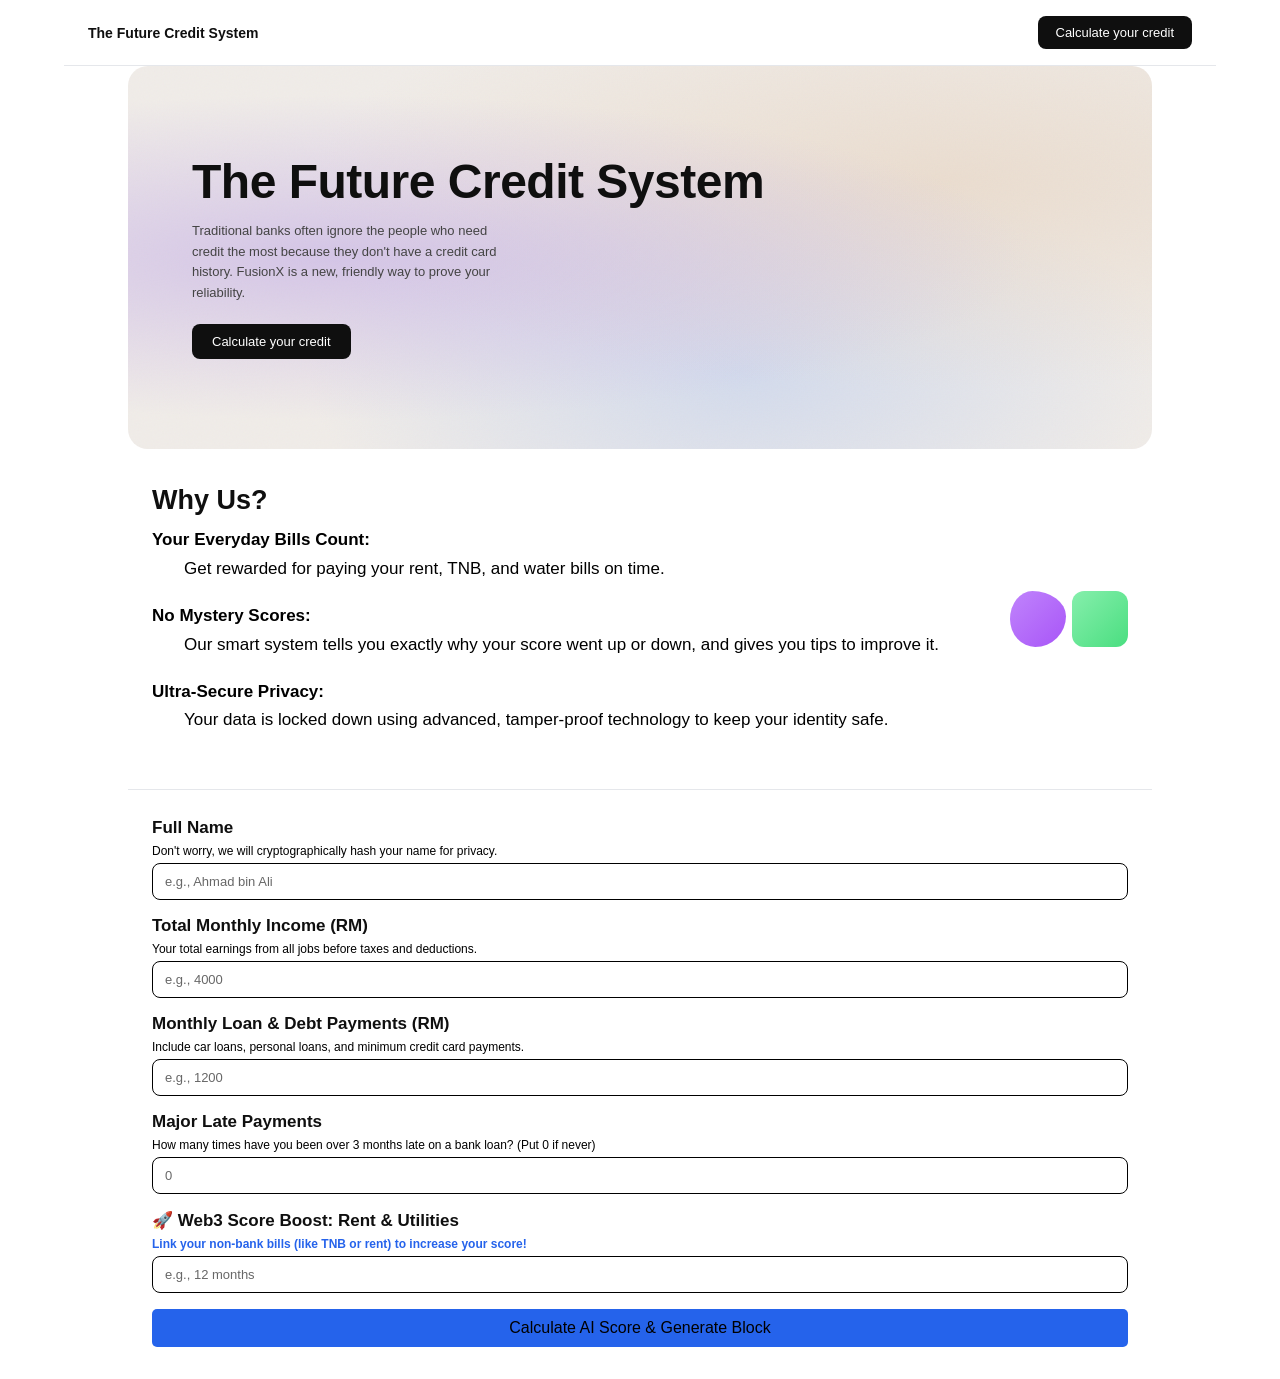
==== index.html @ 31792311 "Final prototype upload with modular code and new UI" ====
<!DOCTYPE html>
<html lang="en">
<head>
    <meta charset="UTF-8">
    <meta name="viewport" content="width=device-width, initial-scale=1.0">
    <title> CityU FusionX </title>
    <link rel="stylesheet" href="css/home.css">
</head>
<body>

    <div class="page">

        <!-- Nav -->
        <nav>
            <span class="nav-logo" ondblclick="window.location.href='login.html'" style="user-select: none; cursor: default;">The Future Credit System</span>
            <a href="#creditForm" class="nav-btn">Calculate your credit</a>
        </nav>

        <!-- Hero -->
        <div class="hero">
            <div class="hero-bg"></div>
            <div class="hero-content">
                <h1 style="font-size: 3rem;">The Future Credit System</h1>
                <p> Traditional banks often ignore the people who need credit the most because they don't have a credit card history. FusionX is a new, friendly way to prove your reliability.  </p>
                <a href="#creditForm" class="hero-btn">Calculate your credit</a>
            </div>
        </div>

        <!-- What is this -->
        <div class="info-section">
            <div>
                <h2>Why Us?</h2>
                <p> <strong> Your Everyday Bills Count: </strong> </p> 
                <p style="text-indent: 2rem;"> Get rewarded for paying your rent, TNB, and water bills on time. </p>
                <br />

                <p> <strong> No Mystery Scores: </strong> </p> 
                <p style="text-indent: 2rem;"> Our smart system tells you exactly why your score went up or down, and gives you tips to improve it. </p>
                <br />

                <p> <strong> Ultra-Secure Privacy: </strong> </p> 
                <p style="text-indent: 2rem;"> Your data is locked down using advanced, tamper-proof technology to keep your identity safe. </p>
                <br />
            </div>
            <div class="blobs">
                <div class="blob blob-purple"></div>
                <div class="blob blob-green"></div>
            </div>
        </div>

        <!-- Form -->
        <form id="creditForm">
            
            <div class="form-group">
                <label for="applicantName">Full Name</label>
                <div style="font-size: 12px; color: var(--text-muted); margin-bottom: 5px;">Don't worry, we will cryptographically hash your name for privacy.</div>
                <input type="text" id="applicantName" required placeholder="e.g., Ahmad bin Ali">
            </div>

            <div class="form-group">
                <label for="monthlyIncome">Total Monthly Income (RM)</label>
                <div style="font-size: 12px; color: var(--text-muted); margin-bottom: 5px;">Your total earnings from all jobs before taxes and deductions.</div>
                <input type="number" id="monthlyIncome" required placeholder="e.g., 4000" min="0">
            </div>

            <div class="form-group">
                <label for="monthlyDebt">Monthly Loan & Debt Payments (RM)</label>
                <div style="font-size: 12px; color: var(--text-muted); margin-bottom: 5px;">Include car loans, personal loans, and minimum credit card payments.</div>
                <input type="number" id="monthlyDebt" required placeholder="e.g., 1200" min="0">
            </div>

            <div class="form-group">
                <label for="latePayments">Major Late Payments</label>
                <div style="font-size: 12px; color: var(--text-muted); margin-bottom: 5px;">How many times have you been over 3 months late on a bank loan? (Put 0 if never)</div>
                <input type="number" id="latePayments" required placeholder="0" min="0">
            </div>

            <div class="form-group">
                <label for="utilityPayments">🚀 Web3 Score Boost: Rent & Utilities</label>
                <div style="font-size: 12px; color: var(--primary); font-weight: 600; margin-bottom: 5px;">Link your non-bank bills (like TNB or rent) to increase your score!</div>
                <input type="number" id="utilityPayments" required placeholder="e.g., 12 months" min="0">
            </div>

            <button type="submit" class="btn">Calculate AI Score & Generate Block</button>
            
        </form>

    </div>

    <script src="js/utils.js"></script>
    <script src="js/apply.js"></script>
</body>
</html>
---- css/home.css ----
*, *::before, *::after { box-sizing: border-box; margin: 0; padding: 0; }

:root {
    --bg: #111111;
    --surface: #ffffff;
    --text: #0f0f0f;
    --muted: #6b7280;
    --border: #e5e7eb;
    --accent: #0f0f0f;
    --primary: #2563eb;
}

body {
    background: white;
    font-family: 'DM Sans', sans-serif;
    min-height: 100vh;
    margin: auto 5vw;
}

/* Page wrapper */
.page {
    width: 100%;
    background: white;

}

/* Nav */
nav {
    display: flex;
    justify-content: space-between;
    align-items: center;
    padding: 16px 24px;
    background: white;
    border-bottom: 1px solid var(--border);
}

.nav-logo {
    font-family: 'Syne', sans-serif;
    font-weight: 600;
    font-size: 14px;
    color: var(--text);
}

.nav-btn {
    background: var(--accent);
    color: white;
    border: none;
    padding: 9px 18px;
    border-radius: 8px;
    font-size: 13px;
    font-family: 'DM Sans', sans-serif;
    font-weight: 500;
    cursor: pointer;
    text-decoration: none;
    transition: opacity 0.2s;
}
.nav-btn:hover { opacity: 0.8; }

/* Hero */
.hero {
    position: relative;
    padding: 10vh 5vw;
    margin: auto 5vw;
    border-radius: 20px;
    overflow: hidden;
    min-height: 220px;
    display: flex;
    flex-direction: column;
    justify-content: flex-end;
}

.hero-bg {
    position: absolute;
    inset: 0;
    background: 
        radial-gradient(ellipse at 20% 50%, rgba(200, 180, 230, 0.7) 0%, transparent 60%),
        radial-gradient(ellipse at 80% 30%, rgba(230, 210, 190, 0.6) 0%, transparent 55%),
        radial-gradient(ellipse at 60% 80%, rgba(180, 200, 240, 0.5) 0%, transparent 50%),
        #f0ece8;
    filter: blur(0px);
}

/* grain overlay */
.hero-bg::after {
    content: '';
    position: absolute;
    inset: 0;
    background-image: url("data:image/svg+xml,%3Csvg viewBox='0 0 256 256' xmlns='http://www.w3.org/2000/svg'%3E%3Cfilter id='noise'%3E%3CfeTurbulence type='fractalNoise' baseFrequency='0.9' numOctaves='4' stitchTiles='stitch'/%3E%3C/filter%3E%3Crect width='100%25' height='100%25' filter='url(%23noise)' opacity='0.08'/%3E%3C/svg%3E");
    opacity: 0.4;
}

.hero-content { position: relative; z-index: 1; }

.hero h1 {
    font-family: 'Syne', sans-serif;
    font-size: 36px;
    font-weight: 800;
    color: #0f0f0f;
    line-height: 1.1;
    margin-bottom: 12px;
    letter-spacing: -0.5px;
}

.hero p {
    font-size: 13px;
    color: #444;
    max-width: 320px;
    line-height: 1.6;
    margin-bottom: 20px;
}

.hero-btn {
    display: inline-block;
    background: var(--accent);
    color: white;
    padding: 10px 20px;
    border-radius: 8px;
    font-size: 13px;
    font-weight: 500;
    text-decoration: none;
    font-family: 'DM Sans', sans-serif;
    transition: opacity 0.2s;
}
.hero-btn:hover { opacity: 0.8; }

/* What is this section */
.info-section {
    display: grid;
    grid-template-columns: 1fr auto;
    gap: 24px;
    align-items: center;
    padding: 36px 24px;
    border-bottom: 1px solid var(--border);
    margin: auto 5vw;
}

.info-section h2 {
    font-family: 'Syne', sans-serif;
    font-size: 27px;
    font-weight: 700;
    color: var(--text);
    margin-bottom: 10px;
}

.info-section p {
    font-size: 17px;
    line-height: 1.7;
}

/* Decorative blobs */
.blobs {
    display: flex;
    gap: 6px;
    flex-shrink: 0;
}

.blob {
    width: 56px;
    height: 56px;
    border-radius: 40% 60% 55% 45% / 50% 45% 55% 50%;
}

.blob-purple { background: linear-gradient(135deg, #c084fc, #a855f7); }
.blob-green  { background: linear-gradient(135deg, #86efac, #4ade80); border-radius: 12px; }

/* Form section */
#creditForm {
    padding: 28px 24px 32px;
    margin: auto 5vw;
}

#creditForm h3 {
    font-family: 'Syne', sans-serif;
    font-size: 16px;
    font-weight: 700;
    color: var(--text);
    margin-bottom: 4px;
}

#creditForm label {
    font-size: 17px;
    font-weight: 700;
}

#creditForm input {
    border-color: black;
}

#creditForm input::placeholder {
    color: #676767;
}

.btn {
    display: inline-block;
    background: var(--primary);
    padding: 10px 20px;
    border: none;
    border-radius: 5px;
    cursor: pointer;
    font-size: 16px;
    text-decoration: none;
    width: 100%;
}

.form-group {
    margin-bottom: 16px;
}

.form-group label {
    display: block;
    font-size: 12px;
    font-weight: 500;
    color: var(--text);
    margin-bottom: 6px;
}

.form-group input,
.form-group select,
.form-group textarea {
    width: 100%;
    padding: 10px 12px;
    border: 1px solid var(--border);
    border-radius: 8px;
    font-size: 13px;
    font-family: 'DM Sans', sans-serif;
    color: var(--text);
    background: white;
    outline: none;
    transition: border-color 0.2s;
    appearance: none;
}

.form-group input:focus,
.form-group select:focus,
.form-group textarea:focus {
    border-color: #9ca3af;
}

.form-group input::placeholder,
.form-group textarea::placeholder {
    color: #d1d5db;
}

.form-group textarea {
    resize: vertical;
    min-height: 80px;
}

.select-wrap {
    position: relative;
}

.select-wrap::after {
    content: '▾';
    position: absolute;
    right: 12px;
    top: 50%;
    transform: translateY(-50%);
    color: var(--muted);
    pointer-events: none;
    font-size: 12px;
}

.checkbox-row {
    display: flex;
    align-items: flex-start;
    gap: 10px;
    margin-bottom: 20px;
}

.checkbox-row input[type="checkbox"] {
    width: 14px;
    height: 14px;
    margin-top: 2px;
    flex-shrink: 0;
    accent-color: var(--accent);
}

.checkbox-row span {
    font-size: 12px;
    color: var(--muted);
    line-height: 1.5;
}

.checkbox-row a {
    color: var(--text);
    text-decoration: underline;
}

.submit-btn {
    width: 100%;
    background: var(--accent);
    color: white;
    border: none;
    padding: 13px;
    border-radius: 8px;
    font-size: 14px;
    font-weight: 500;
    font-family: 'DM Sans', sans-serif;
    cursor: pointer;
    transition: opacity 0.2s;
}
.submit-btn:hover { opacity: 0.8; }
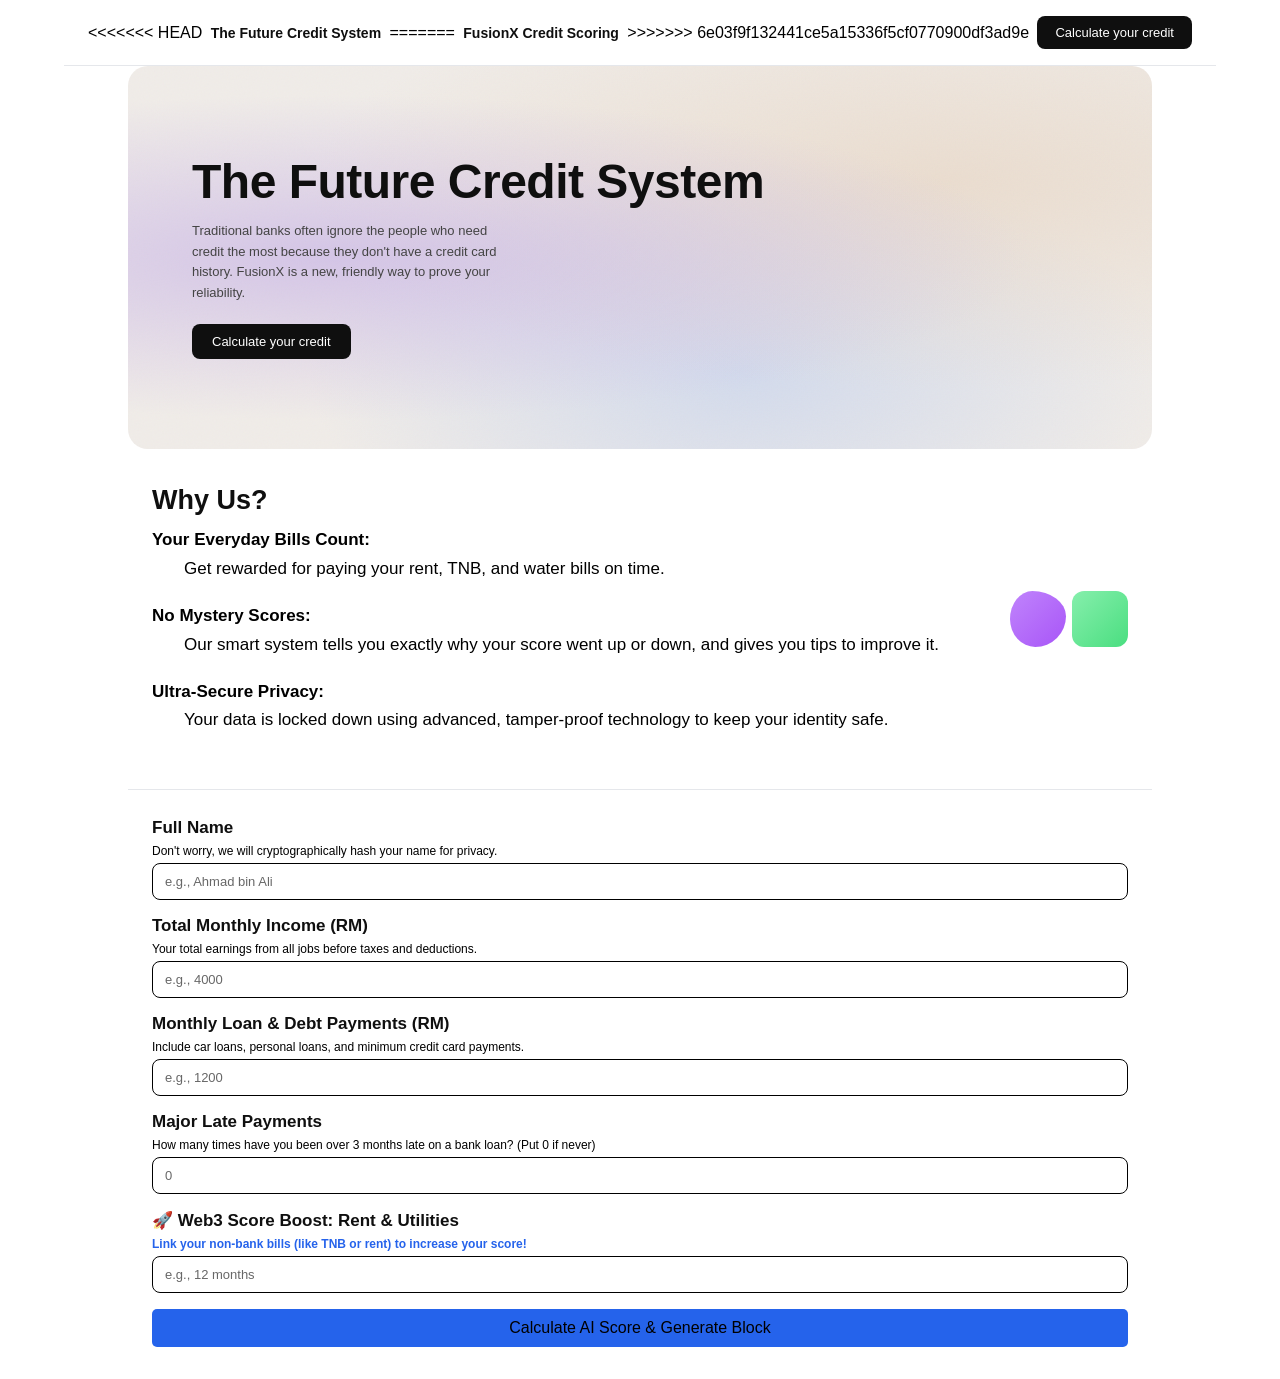
==== commit e02151ea: "Cleaned up old files and made final edits" ====
--- a/index.html
+++ b/index.html
@@ -12,7 +12,11 @@
 
         <!-- Nav -->
         <nav>
+<<<<<<< HEAD
             <span class="nav-logo" ondblclick="window.location.href='login.html'" style="user-select: none; cursor: default;">The Future Credit System</span>
+=======
+            <span class="nav-logo"> FusionX Credit Scoring </span>
+>>>>>>> 6e03f9f132441ce5a15336f5cf0770900df3ad9e
             <a href="#creditForm" class="nav-btn">Calculate your credit</a>
         </nav>
 
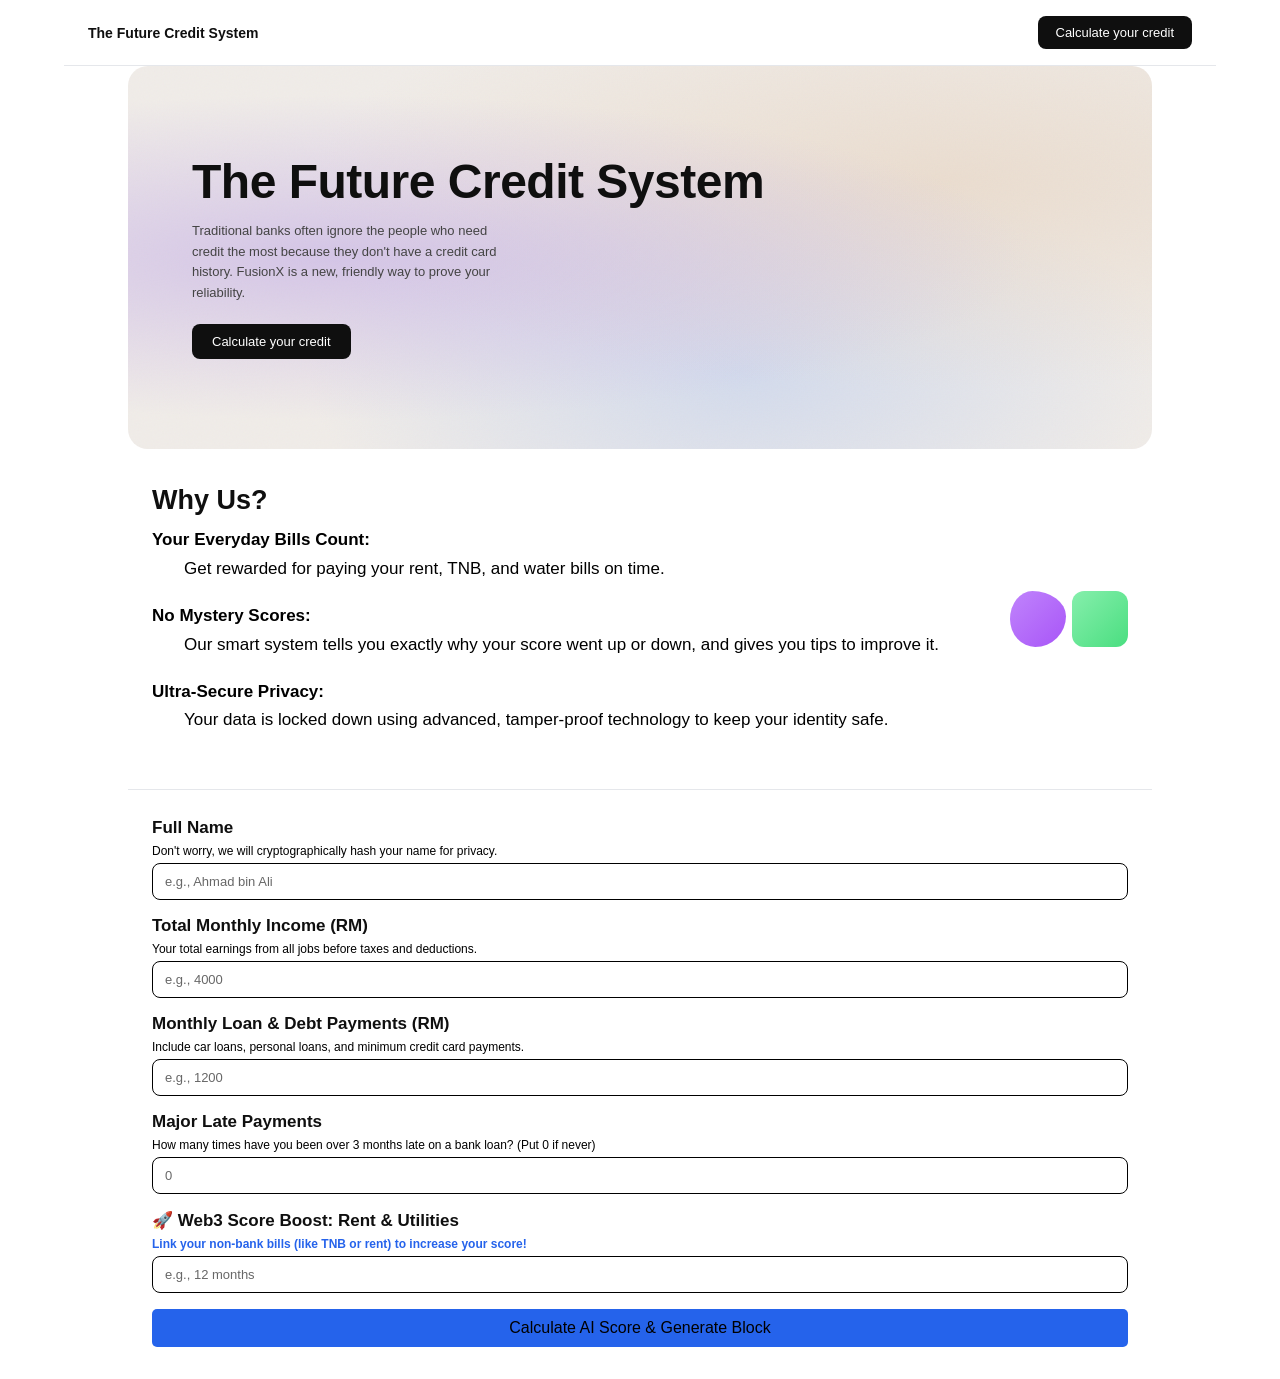
==== commit acccf19a: "correction" ====
--- a/index.html
+++ b/index.html
@@ -12,11 +12,7 @@
 
         <!-- Nav -->
         <nav>
-<<<<<<< HEAD
             <span class="nav-logo" ondblclick="window.location.href='login.html'" style="user-select: none; cursor: default;">The Future Credit System</span>
-=======
-            <span class="nav-logo"> FusionX Credit Scoring </span>
->>>>>>> 6e03f9f132441ce5a15336f5cf0770900df3ad9e
             <a href="#creditForm" class="nav-btn">Calculate your credit</a>
         </nav>
 
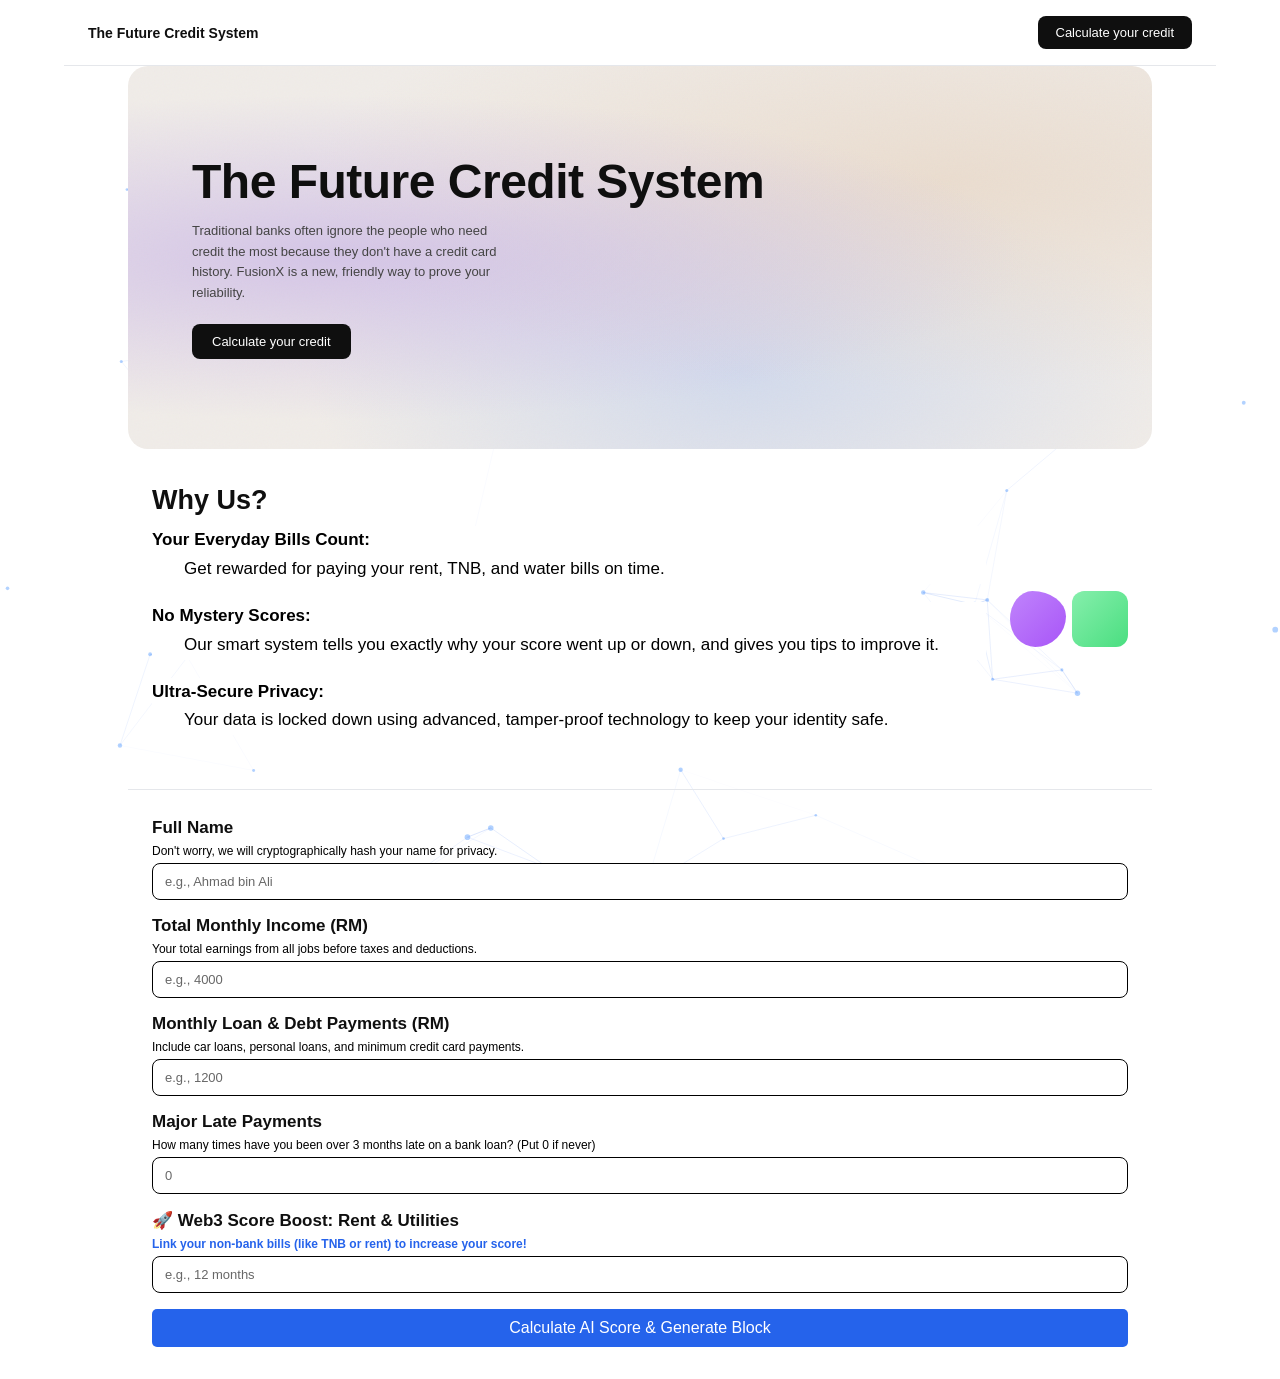
==== commit 12f7b114: "new ui" ====
--- a/index.html
+++ b/index.html
@@ -7,6 +7,7 @@
     <link rel="stylesheet" href="css/home.css">
 </head>
 <body>
+    <canvas id="bgCanvas"> </canvas>
 
     <div class="page">
 
@@ -81,7 +82,7 @@
                 <input type="number" id="utilityPayments" required placeholder="e.g., 12 months" min="0">
             </div>
 
-            <button type="submit" class="btn">Calculate AI Score & Generate Block</button>
+            <button type="submit" class="btn" style="color: white">Calculate AI Score & Generate Block</button>
             
         </form>
 
@@ -89,5 +90,6 @@
 
     <script src="js/utils.js"></script>
     <script src="js/apply.js"></script>
+    <script src="js/background.js"></script>
 </body>
 </html>
--- a/css/home.css
+++ b/css/home.css
@@ -17,11 +17,24 @@
     margin: auto 5vw;
 }
 
+/* --- ANIMATED BACKGROUND --- */
+#bgCanvas {
+    position: fixed;
+    top: 0;
+    left: 0;
+    width: 100vw;
+    height: 100vh;
+    z-index: -1; /* Pushes it behind all your content */
+    pointer-events: none; /* Prevents it from blocking button clicks */
+}
+
+p {
+    background-color: white;
+}
+
 /* Page wrapper */
 .page {
     width: 100%;
-    background: white;
-
 }
 
 /* Nav */
@@ -89,7 +102,10 @@
     opacity: 0.4;
 }
 
-.hero-content { position: relative; z-index: 1; }
+.hero-content { 
+    position: relative; 
+    z-index: 1; 
+}
 
 .hero h1 {
     font-family: 'Syne', sans-serif;
@@ -107,6 +123,7 @@
     max-width: 320px;
     line-height: 1.6;
     margin-bottom: 20px;
+    background-color: #00000000;
 }
 
 .hero-btn {
